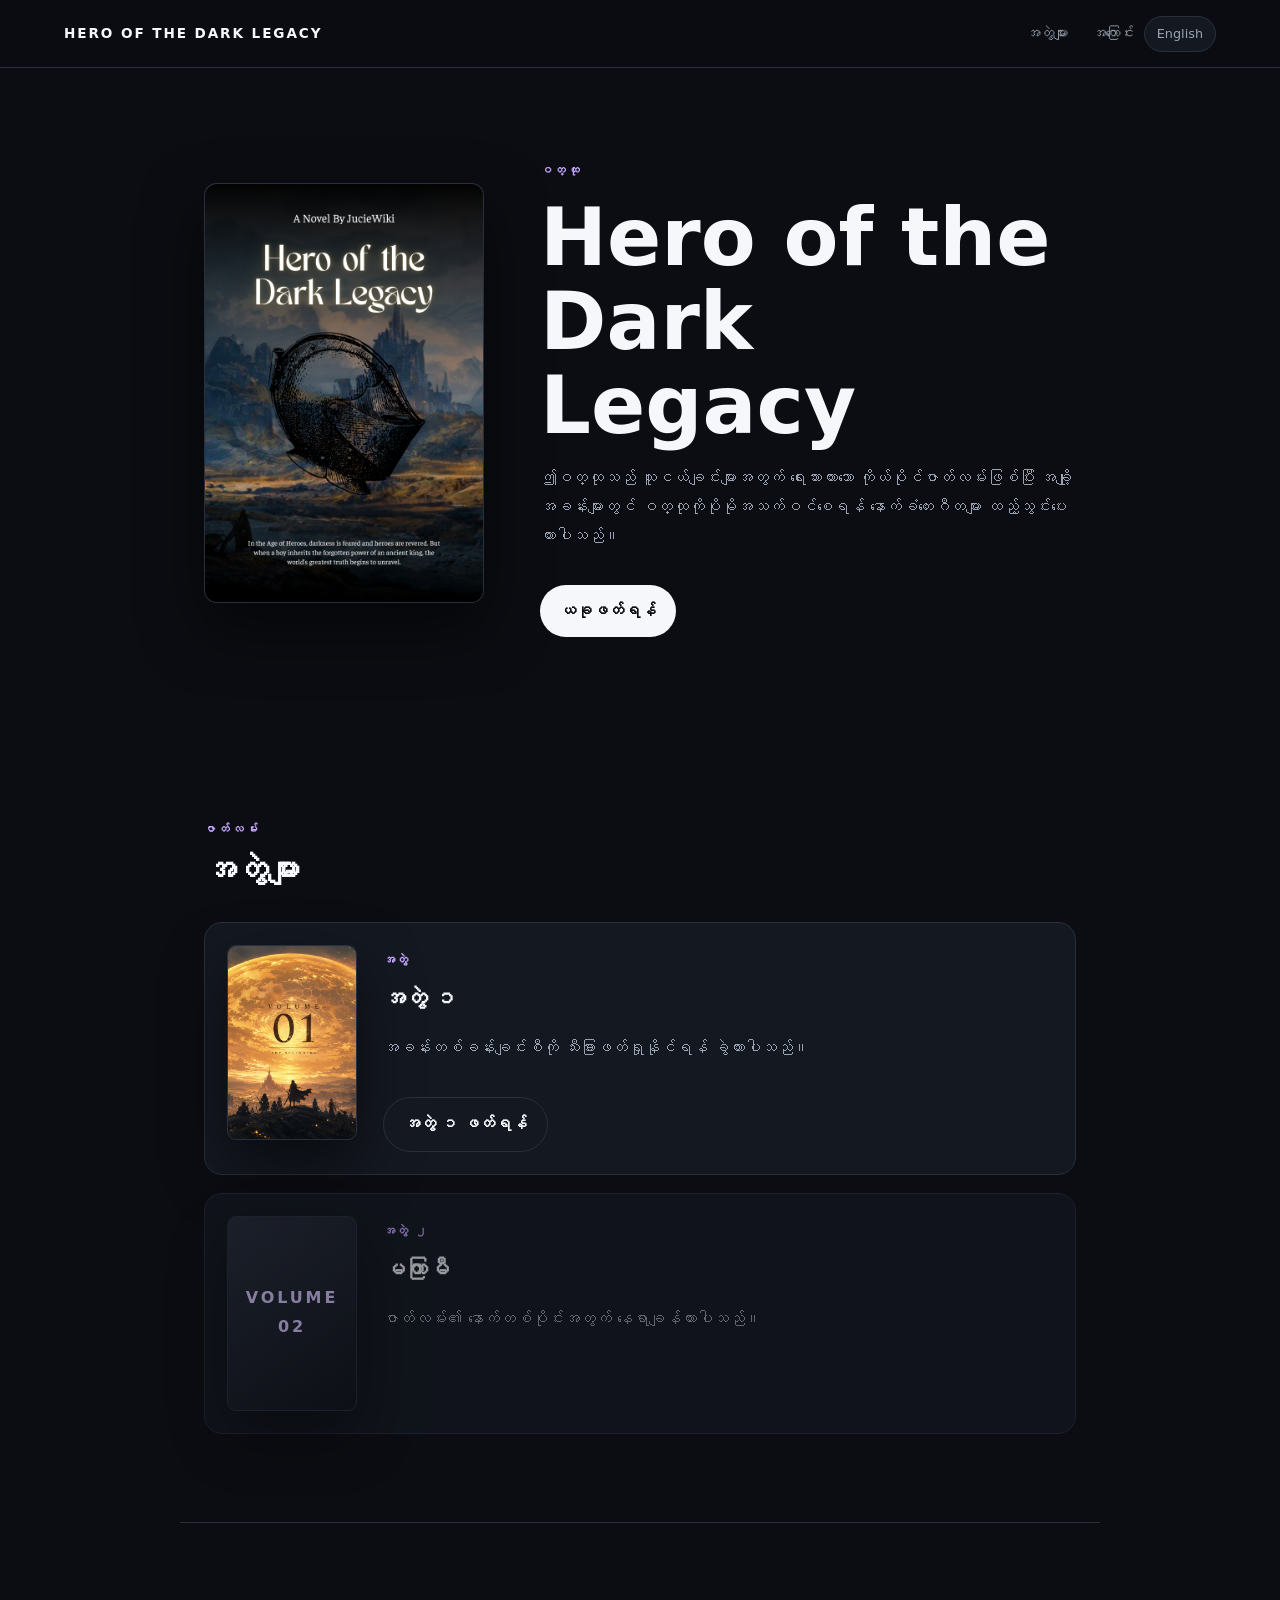
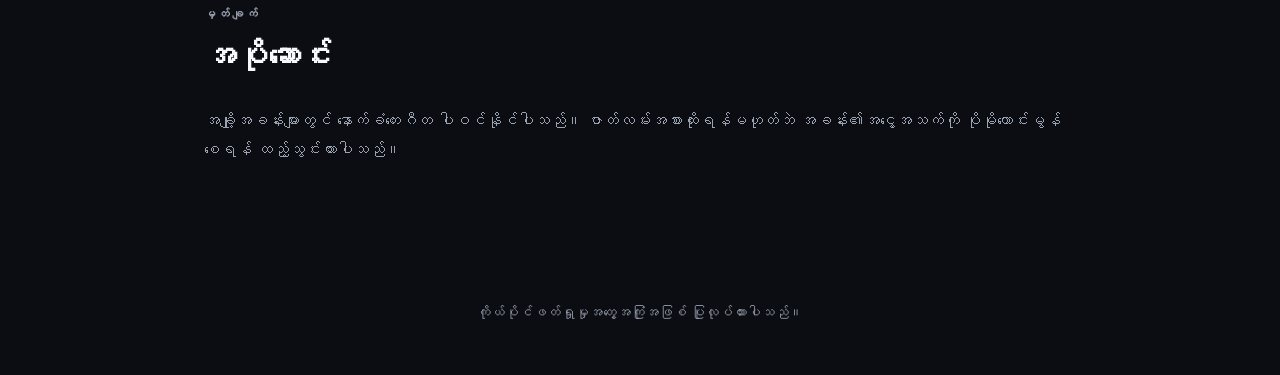
==== index.html @ 48d282e2 "Add files via upload" ====
<!doctype html>
<html lang="my">
<head>
  <meta charset="utf-8">
  <meta name="viewport" content="width=device-width,initial-scale=1">
  <meta name="theme-color" content="#111827">
  <title>My Novel</title>
  <link rel="stylesheet" href="css/style.css">

<style id="mobile-alignment-fix">
@media (max-width: 600px) {
  .book-cover, .cover, .book, .hero img {
    margin-left: auto;
    margin-right: auto;
  }
  .read-volume, .read-now {
    margin-left: auto;
    margin-right: auto;
  }
}
</style>
</head>
<body>
  <header class="site-header">
    <a class="brand" href="index.html">HERO OF THE DARK LEGACY</a>
    <div class="header-actions">
      <nav id="nav">
        <a href="#volumes" data-i18n="volumes">Volumes</a>
        <a href="#about" data-i18n="about">About</a>
      </nav>
      <button class="language-btn" id="languageBtn" type="button">မြန်မာ</button>
      <button class="menu-btn" id="menuBtn" aria-label="Open menu" data-i18n-aria="openMenu">☰</button>
    </div>
  </header>

  <main>
    <section class="hero">
      <div class="book-cover">
        <img src="./assests/1.png" alt="My Novel book cover">
      </div>
      <div class="hero-copy">
        <p class="eyebrow" data-i18n="aNovel">A NOVEL</p>
        <h1>Hero of the Dark Legacy</h1>
        <p class="description" data-i18n="description">A personal story written for friends, with optional music for selected scenes.</p>
        <a class="primary-btn" href="#volumes" data-i18n="readNow">Read Now</a>
      </div>
    </section>

    <section id="volumes" class="section">
      <div class="section-heading">
        <p class="eyebrow" data-i18n="story">THE STORY</p>
        <h2 data-i18n="volumes">Volumes</h2>
      </div>

      <article class="volume-card">
        <div class="mini-cover">
            <img src="./assests/volume1.png" alt="Volume 01 cover">
        </div>
        <div class="volume-info">
          <span class="volume-number" data-i18n="volume">Volume 01</span>
          <h3 data-i18n="volumeOne">Volume One</h3>
          <p data-i18n="chapterLoaded">Each chapter is loaded separately for a cleaner reading experience.</p>
          <a class="secondary-btn" href="chapters/volume-01.html" data-i18n="readVolume">Read Volume 01</a>
        </div>
      </article>

      <article class="volume-card coming-soon">
        <div class="mini-cover">VOLUME<br>02</div>
        <div class="volume-info">
          <span class="volume-number" data-i18n="volumeTwo">Volume 02</span>
          <h3 data-i18n="comingLater">Coming Later</h3>
          <p data-i18n="nextPart">A space ready for the next part of the story.</p>
        </div>
      </article>
    </section>

    <section id="about" class="section about">
      <p class="eyebrow" data-i18n="note">NOTE</p>
      <h2 data-i18n="extra">A little extra</h2>
      <p data-i18n="aboutText">Some scenes may include optional background music. It is designed to add atmosphere, not replace the story.</p>
    </section>
  </main>

  <footer data-i18n="footer">Made as a personal reading experience.</footer>
  <script src="js/i18n.js"></script>
  <script src="js/app.js"></script>
</body>
</html>
---- css/style.css ----
*{box-sizing:border-box}
:root{--bg:#0b0d12;--surface:#141821;--surface2:#1b202c;--text:#f5f7fb;--muted:#9aa3b2;--line:#292f3c;--accent:#c9a7ff;--max:920px}
html{scroll-behavior:smooth}
body{margin:0;background:var(--bg);color:var(--text);font-family:Inter,system-ui,-apple-system,BlinkMacSystemFont,"Segoe UI","Noto Sans Myanmar",sans-serif;line-height:1.8}
a{color:inherit;text-decoration:none}
button{font:inherit}
.site-header{height:68px;display:flex;align-items:center;justify-content:space-between;padding:0 5%;border-bottom:1px solid var(--line);position:sticky;top:0;background:rgba(11,13,18,.88);backdrop-filter:blur(14px);z-index:20}
.brand{font-weight:800;letter-spacing:.14em;font-size:.85rem}
.site-header nav{display:flex;gap:24px;color:var(--muted);font-size:.9rem}
.menu-btn{display:none;background:none;border:0;color:var(--text);font-size:1.4rem}
.hero{max-width:var(--max);margin:auto;padding:80px 24px 100px;display:grid;grid-template-columns:280px 1fr;gap:56px;align-items:center}
.book-cover,.mini-cover{background:linear-gradient(145deg,#272d3b,#0f1219);border:1px solid var(--line);box-shadow:0 25px 60px #0008}
.book-cover{aspect-ratio:2/3;border-radius:12px;display:grid;place-items:center}
.cover-placeholder,.mini-cover{display:grid;place-items:center;text-align:center;font-weight:900;letter-spacing:.18em;color:#d9c9ff}
.cover-placeholder{font-size:1.4rem}
.eyebrow,.chapter-label{font-size:.72rem;letter-spacing:.18em;color:var(--accent);font-weight:800}
h1{font-size:clamp(2.5rem,7vw,5rem);line-height:1.05;margin:.2em 0}
h2{font-size:2rem;line-height:1.2;margin:.2em 0 1em}
h3{font-size:1.4rem;margin:.2em 0}
.description,.volume-info p,.about p{color:var(--muted)}
.primary-btn,.secondary-btn{display:inline-flex;align-items:center;justify-content:center;border-radius:999px;padding:12px 20px;font-weight:750;margin-top:18px}
.primary-btn{background:var(--text);color:#0b0d12}
.secondary-btn{border:1px solid var(--line);background:var(--surface)}
.section{max-width:var(--max);margin:auto;padding:70px 24px}
.section-heading{margin-bottom:30px}
.volume-card{display:grid;grid-template-columns:130px 1fr;gap:26px;padding:22px;border:1px solid var(--line);border-radius:18px;background:var(--surface);margin:18px 0;transition:.2s}
.volume-card:hover{transform:translateY(-2px);border-color:#444c5c}
.mini-cover{width:130px;aspect-ratio:2/3;border-radius:9px}
.volume-number{font-size:.75rem;color:var(--accent);font-weight:800;letter-spacing:.12em}
.coming-soon{opacity:.6}
.about{border-top:1px solid var(--line)}
footer{text-align:center;color:var(--muted);padding:50px 20px;font-size:.85rem}

.reader{max-width:760px;margin:auto;padding:65px 22px 130px}
.reader-heading{text-align:center;margin-bottom:55px}
.reader-heading h1{font-size:clamp(2.2rem,8vw,4rem)}
.reader-subtitle{color:var(--muted)}
.music-notice{display:grid;grid-template-columns:1fr auto;gap:3px 20px;padding:16px 18px;margin-bottom:38px;border:1px solid #3a3248;border-radius:14px;background:#171420}
.music-notice span{color:var(--muted);font-size:.88rem}
.music-notice button{grid-column:2;grid-row:1/3;align-self:center;background:none;border:1px solid var(--line);color:var(--text);border-radius:999px;padding:8px 13px;cursor:pointer}

.chapter-controls{display:grid;grid-template-columns:52px minmax(0,1fr) 52px;gap:10px;align-items:end;margin-bottom:42px}
.chapter-select-wrap{display:flex;flex-direction:column;gap:7px;color:var(--muted);font-size:.72rem;letter-spacing:.12em;text-transform:uppercase;font-weight:800}
.chapter-select-wrap select{width:100%;padding:12px 42px 12px 14px;border:1px solid var(--line);border-radius:12px;background:var(--surface);color:var(--text);font:inherit;cursor:pointer}
.chapter-arrow{height:47px;border:1px solid var(--line);border-radius:12px;background:var(--surface);color:var(--text);font-size:1.2rem;cursor:pointer}
.chapter-arrow:hover:not(:disabled){border-color:#555e70}
.chapter-arrow:disabled{opacity:.35;cursor:not-allowed}

.chapter{display:block}
.chapter h2{font-size:2rem;margin-bottom:38px}
.chapter-loading{padding:18px;border:1px solid var(--line);border-radius:12px;background:var(--surface);color:var(--muted)}
.chapter p{font-size:1.08rem;margin:0 0 1.6em}
.text-block{font-size:1.08rem;line-height:1.9;white-space:pre-wrap;margin:0}

/* Music passage — only spacing changed */
.music-scene{
  position:relative;
  margin:8px 0 .8em;
  padding:5px .42em;
  border-radius:7px;
  background:linear-gradient(90deg,rgba(139,92,246,.14),rgba(139,92,246,.055) 72%,transparent);
  box-shadow:inset 2px 0 0 rgba(139,92,246,.5)
}


.music-mark{display:inline-block;margin-right:.4em;color:var(--accent);font-size:.9em;opacity:.9}
code{font-size:.85em;color:var(--accent)}
.back-link{color:var(--muted);font-size:.9rem}

.audio-player{position:fixed;left:50%;bottom:18px;transform:translateX(-50%) translateY(150%);width:min(680px,calc(100% - 24px));display:flex;align-items:center;gap:12px;padding:12px 14px;border:1px solid var(--line);border-radius:16px;background:rgba(20,24,33,.94);backdrop-filter:blur(18px);box-shadow:0 20px 50px #0009;z-index:30;transition:transform .25s ease}
.audio-player.visible{transform:translateX(-50%)}
.audio-icon{font-size:1.3rem;color:var(--accent)}
.audio-info{min-width:0;display:flex;flex-direction:column;flex:1;line-height:1.25}
.audio-info span{font-size:.75rem;color:var(--muted);white-space:nowrap;overflow:hidden;text-overflow:ellipsis}
.audio-player button{border:0;background:none;color:var(--text);cursor:pointer}
#volume{width:90px;accent-color:var(--accent)}

@media(max-width:680px){
 .site-header nav{display:none}
 .menu-btn{display:block}
 .site-header.nav-open nav{display:flex;position:absolute;top:68px;left:0;right:0;background:var(--bg);padding:18px 5%;border-bottom:1px solid var(--line);flex-direction:column;gap:10px}
 .hero{grid-template-columns:1fr;padding-top:50px;text-align:center}
 .book-cover{width:min(220px,65vw);margin:auto}
 .volume-card{grid-template-columns:90px 1fr;padding:16px;gap:16px}
 .mini-cover{width:90px}
 .music-notice{grid-template-columns:1fr}
 .music-notice button{grid-column:auto;grid-row:auto;justify-self:start}
 .chapter-controls{grid-template-columns:44px minmax(0,1fr) 44px}
 .chapter-arrow{height:45px}
 .audio-player{gap:8px}
 .audio-info{font-size:.9rem}
 #volume{width:65px}
}

@media(prefers-reduced-motion:reduce){
 *{scroll-behavior:auto!important;transition:none!important}
}

.reader-loading,.reader-error{
 margin:24px 0;
 padding:18px;
 border:1px solid var(--line);
 border-radius:14px;
 background:var(--surface);
 color:var(--muted);
 text-align:center
}

.reader-error{
 border-color:#5a3d4d;
 color:#f0b8c9
}

.reader-footer{
 text-align:center;
 margin-top:60px;
 padding-top:30px;
 border-top:1px solid var(--line)
}

.reader-footer .secondary-btn{
 cursor:pointer
}

/* Bottom Previous / Next — smaller and cleaner */
.bottom-chapter-nav{
 display:flex;
 justify-content:space-between;
 align-items:center;
 gap:12px;
 margin-top:42px;
 margin-bottom:18px
}

.chapter-bottom-btn{
 min-height:40px;
 padding:8px 14px;
 border:1px solid var(--line);
 border-radius:10px;
 background:var(--surface);
 color:var(--muted);
 font:inherit;
 font-size:.9rem;
 cursor:pointer;
 transition:border-color .2s,color .2s,background .2s
}

.chapter-bottom-btn:hover:not(:disabled){
 border-color:#555e70;
 color:var(--text);
 background:var(--surface2)
}

.chapter-bottom-btn:disabled{
 opacity:.35;
 cursor:not-allowed
}

.reader-footer .secondary-btn{
 margin-top:2px
}

@media(max-width:680px){
 .bottom-chapter-nav{
   gap:8px;
   margin-top:34px
 }

 .chapter-bottom-btn{
   min-height:38px;
   padding:7px 12px;
   font-size:.88rem
 }
}
/* Header language / home controls */
.header-actions{
  display:flex;
  align-items:center;
  gap:10px;
}
.reader-header-actions{
  display:flex;
  align-items:center;
  gap:8px;
}
.language-btn,.back-link{
  display:inline-flex;
  align-items:center;
  justify-content:center;
  min-height:36px;
  border:1px solid var(--line);
  background:var(--surface);
  color:var(--muted);
  border-radius:999px;
  padding:7px 12px;
  font-size:.8rem;
  line-height:1.2;
  cursor:pointer;
}
.language-btn:hover,.back-link:hover{
  border-color:#555e70;
  color:var(--text);
}
@media(max-width:680px){
 .header-actions{gap:8px}
 .reader-header-actions{gap:6px}
 .language-btn,.back-link{min-height:34px;padding:6px 10px;font-size:.78rem}
}

.book-cover img{
  width:100%;
  height:100%;
  object-fit:cover;
  display:block;
  border-radius:inherit;
}

.mini-cover img {
  width: 100%;
  height: 100%;
  object-fit: cover;
  display: block;
  border-radius: inherit;
}
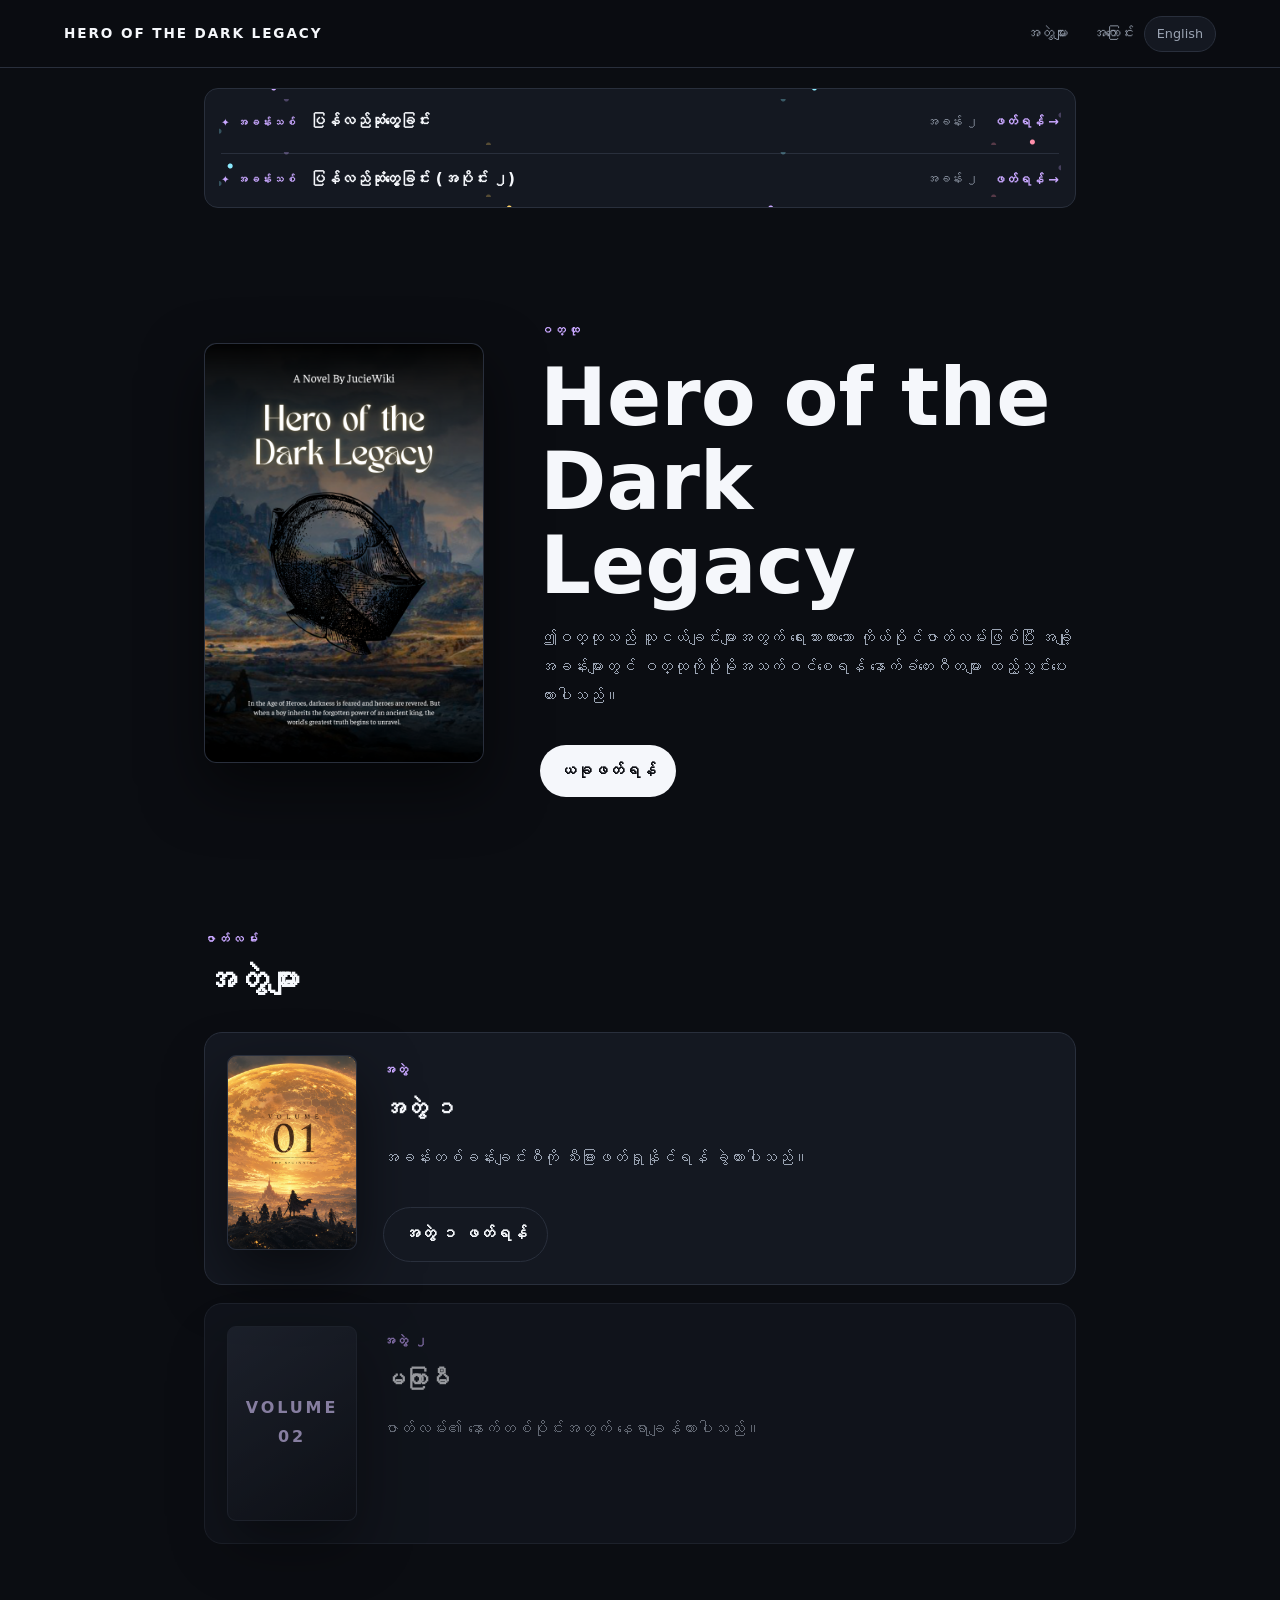
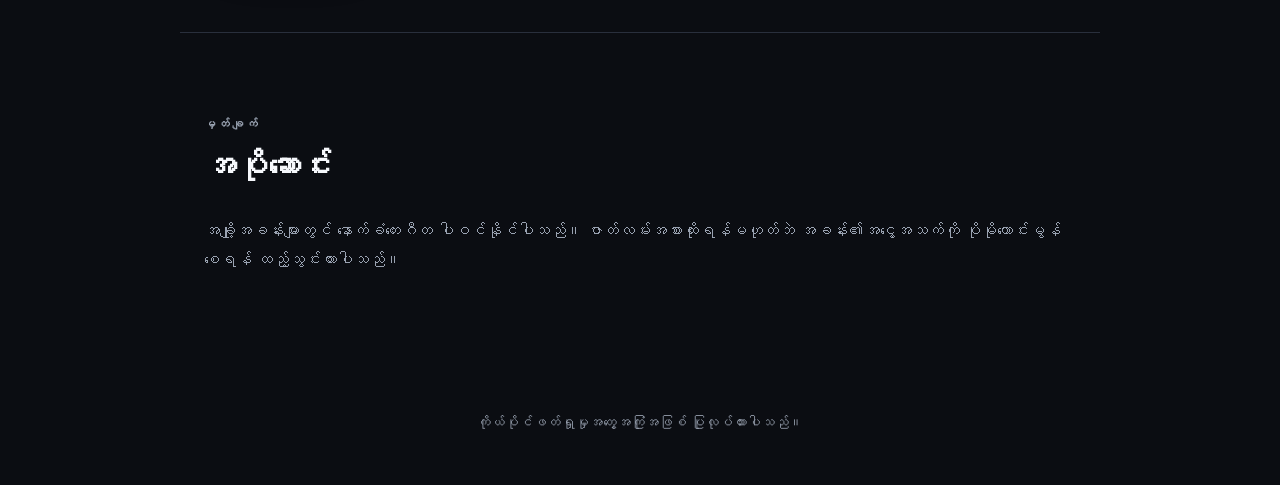
==== commit 1ec32b39: "Add files via upload" ====
--- a/index.html
+++ b/index.html
@@ -34,6 +34,20 @@
   </header>
 
   <main>
+    <section id="newChapterAnnouncement" class="section new-chapter-section" hidden>
+  <div class="new-chapter-card">
+    <p class="eyebrow" id="newChapterLabel">✦ NEW EPISODE</p>
+
+    <h2 id="newChapterTitle"></h2>
+
+    <p id="newChapterDescription"></p>
+
+    <a class="secondary-btn" id="newChapterButton" href="#">
+      Read Chapter→
+    </a>
+  </div>
+</section>
+
     <section class="hero">
       <div class="book-cover">
         <img src="./assests/1.png" alt="My Novel book cover">
@@ -45,6 +59,27 @@
         <a class="primary-btn" href="#volumes" data-i18n="readNow">Read Now</a>
       </div>
     </section>
+
+    <section id="continueReading" class="section continue-reading-section" hidden>
+      <div class="section-heading">
+        <p data-i18n="eyebrowContinueReading" class="eyebrow">CONTINUE READING</p>
+        <h2 data-i18n="continueReading">Continue Reading</h2>
+      </div>
+    
+      <div class="continue-reading-card">
+        <div>
+          <span data-i18n="volumeOne" class="volume-number">VOLUME 01</span>
+          <h3 id="continueChapterTitle"></h3>
+          <p id="continueChapterSubtitle"></p>
+        </div>
+      
+        <a class="secondary-btn" id="continueReadingBtn" href="#">
+          Continue →
+        </a>
+      </div>
+    </section>
+
+    
 
     <section id="volumes" class="section">
       <div class="section-heading">
--- a/css/style.css
+++ b/css/style.css
@@ -8,7 +8,7 @@
 .brand{font-weight:800;letter-spacing:.14em;font-size:.85rem}
 .site-header nav{display:flex;gap:24px;color:var(--muted);font-size:.9rem}
 .menu-btn{display:none;background:none;border:0;color:var(--text);font-size:1.4rem}
-.hero{max-width:var(--max);margin:auto;padding:80px 24px 100px;display:grid;grid-template-columns:280px 1fr;gap:56px;align-items:center}
+.hero{max-width:var(--max);margin:auto;padding:80px 24px 50px;display:grid;grid-template-columns:280px 1fr;gap:56px;align-items:center}
 .book-cover,.mini-cover{background:linear-gradient(145deg,#272d3b,#0f1219);border:1px solid var(--line);box-shadow:0 25px 60px #0008}
 .book-cover{aspect-ratio:2/3;border-radius:12px;display:grid;place-items:center}
 .cover-placeholder,.mini-cover{display:grid;place-items:center;text-align:center;font-weight:900;letter-spacing:.18em;color:#d9c9ff}
@@ -221,4 +221,435 @@
   object-fit: cover;
   display: block;
   border-radius: inherit;
+}
+
+.coming-soon-message{
+  margin:0;
+  padding:18px;
+  border:1px solid var(--line);
+  border-radius:12px;
+  background:var(--surface);
+  color:var(--muted);
+  font-size:1.08rem;
+  line-height:1.8;
+  min-height:66px;
+  display:flex;
+  align-items:center;
+}
+.continue-reading-section {
+  padding: 0px 24px;
+}
+
+.continue-reading-card{
+  display:flex;
+  align-items:center;
+  justify-content:space-between;
+  gap:24px;
+  padding:22px;
+  border:1px solid var(--line);
+  border-radius:18px;
+  background:var(--surface);
+}
+
+.continue-reading-card h3{
+  margin:.35em 0 .2em;
+}
+
+.continue-reading-card p{
+  margin:0;
+  color:var(--muted);
+}
+
+.continue-reading-card .secondary-btn{
+  flex-shrink:0;
+  margin-top:0;
+}
+
+@media(max-width:680px){
+  .continue-reading-card{
+    flex-direction:column;
+    align-items:flex-start;
+  }
+
+  .continue-reading-card .secondary-btn{
+    width:100%;
+  }
+}
+
+.new-chapter-card{
+  padding:28px;
+  border:1px solid var(--line);
+  border-radius:18px;
+  background:var(--surface);
+}
+
+.new-chapter-card h2{
+  margin:.3em 0 .35em;
+}
+
+.new-chapter-card p:not(.eyebrow){
+  color:var(--muted);
+  margin:0;
+}
+
+.new-chapter-card .secondary-btn{
+  margin-top:20px;
+}
+
+/* Developer-only chapter index viewer */
+#developerChapterIndex{
+  position:fixed;
+  inset:20px;
+  z-index:999999;
+  overflow:auto;
+  padding:24px;
+  background:#111827;
+  color:#fff;
+  border:2px solid #c9a7ff;
+  border-radius:18px;
+  box-shadow:0 20px 60px rgba(0,0,0,.5);
+  font-family:Inter,system-ui,sans-serif;
+}
+
+.developer-index-header{
+  position:sticky;
+  top:0;
+  display:flex;
+  justify-content:space-between;
+  align-items:center;
+  padding-bottom:18px;
+  margin-bottom:14px;
+  background:#111827;
+  border-bottom:1px solid rgba(255,255,255,.15);
+  font-size:22px;
+}
+
+#developerIndexClose{
+  width:40px;
+  height:40px;
+  border:0;
+  border-radius:10px;
+  background:rgba(255,255,255,.1);
+  color:#fff;
+  font-size:28px;
+  cursor:pointer;
+}
+
+.developer-index-item{
+  display:flex;
+  gap:18px;
+  padding:18px 14px;
+  margin-bottom:10px;
+  border-radius:14px;
+  background:rgba(255,255,255,.06);
+}
+
+.developer-index-number{
+  flex:0 0 70px;
+  display:flex;
+  align-items:center;
+  justify-content:center;
+  font-size:28px;
+  font-weight:800;
+  color:#c9a7ff;
+}
+
+.developer-index-info{
+  min-width:0;
+}
+
+.developer-index-title{
+  font-size:20px;
+  font-weight:700;
+  margin-bottom:7px;
+}
+
+.developer-index-meta{
+  font-size:14px;
+  color:rgba(255,255,255,.75);
+}
+
+.developer-index-meta strong{
+  color:#c9a7ff;
+}
+
+.developer-index-file{
+  margin-top:6px;
+  font-size:13px;
+  color:rgba(255,255,255,.45);
+  word-break:break-all;
+}
+/* ================================
+   LATEST ANNOUNCEMENTS
+   ================================ */
+
+.new-chapter-section{
+  padding-top:20px;
+  padding-bottom:20px;
+}
+
+.new-chapter-card{
+  position:relative;
+  padding:12px 16px;
+  border:1px solid var(--line);
+  border-radius:14px;
+  background:var(--surface);
+  overflow:hidden;
+}
+
+/* Individual announcement */
+
+.announcement-item{
+  position:relative;
+  display:flex;
+  align-items:center;
+  gap:14px;
+  min-height:42px;
+  animation:announcementFloat 4s ease-in-out infinite;
+}
+
+.announcement-item + .announcement-item{
+  margin-top:10px;
+  padding-top:10px;
+  border-top:1px solid var(--line);
+}
+
+.announcement-item:nth-child(2){
+  animation-delay:.7s;
+}
+
+.announcement-item:nth-child(3){
+  animation-delay:1.4s;
+}
+
+/* Small label */
+
+.announcement-item .eyebrow{
+  margin:0;
+  white-space:nowrap;
+  font-size:.65rem;
+}
+
+/* Title */
+
+.announcement-item h2{
+  flex:1;
+  margin:0;
+  font-size:.95rem;
+  line-height:1.3;
+}
+
+/* Description */
+
+.announcement-description{
+  margin:0!important;
+  color:var(--muted);
+  font-size:.78rem;
+  white-space:nowrap;
+}
+
+/* Read button */
+
+.announcement-read{
+  flex-shrink:0;
+  color:var(--accent);
+  font-size:.8rem;
+  font-weight:700;
+}
+
+.announcement-read:hover{
+  text-decoration:underline;
+}
+
+
+/* ================================
+   SUBTLE FLOATING ANIMATION
+   ================================ */
+
+@keyframes announcementFloat{
+
+  0%,100%{
+    transform:translateY(0);
+  }
+
+  50%{
+    transform:translateY(-2px);
+  }
+
+}
+
+
+/* ================================
+   BORDER PARTICLE / SPARKLE EFFECT
+   ================================ */
+
+.announcement-item::before,
+.announcement-item::after{
+  content:"";
+  position:absolute;
+  pointer-events:none;
+  z-index:0;
+  opacity:0;
+}
+
+
+.announcement-item::before{
+  content:"";
+  position:absolute;
+  inset:-2px;
+  border-radius:12px;
+  pointer-events:none;
+
+  background:
+    radial-gradient(circle at 8% 0%, rgba(201,167,255,.9) 0 2px, transparent 3px),
+    radial-gradient(circle at 32% 100%, rgba(255,209,102,.8) 0 2px, transparent 3px),
+    radial-gradient(circle at 67% 0%, rgba(139,233,253,.9) 0 2px, transparent 3px),
+    radial-gradient(circle at 92% 100%, rgba(255,143,171,.8) 0 2px, transparent 3px),
+    radial-gradient(circle at 100% 35%, rgba(201,167,255,.8) 0 2px, transparent 3px),
+    radial-gradient(circle at 0% 70%, rgba(139,233,253,.8) 0 2px, transparent 3px);
+
+  opacity:.35;
+  animation:announcementSparkle 2.8s ease-in-out infinite;
+}
+
+@keyframes announcementSparkle{
+
+  0%,100%{
+    opacity:.25;
+    transform:scale(.99);
+  }
+
+  50%{
+    opacity:1;
+    transform:scale(1.01);
+  }
+
+}
+
+
+/* Soft moving shine */
+
+.announcement-item::after{
+  inset:0;
+  border-radius:10px;
+
+  background:
+    linear-gradient(
+      90deg,
+      transparent,
+      rgba(201,167,255,.08),
+      transparent
+    );
+
+  transform:translateX(-100%);
+
+  animation:announcementShimmer 4s ease-in-out infinite;
+}
+
+
+/* Border glow */
+
+@keyframes announcementBorderGlow{
+
+  0%,100%{
+    opacity:.25;
+  }
+
+  50%{
+    opacity:1;
+  }
+
+}
+
+
+/* Slow shine moving across the announcement */
+
+@keyframes announcementShimmer{
+
+  0%,55%{
+    opacity:0;
+    transform:translateX(-100%);
+  }
+
+  70%{
+    opacity:1;
+  }
+
+  100%{
+    opacity:0;
+    transform:translateX(100%);
+  }
+
+}
+
+
+/* Reduced motion */
+
+@media(prefers-reduced-motion:reduce){
+
+  .announcement-item,
+  .announcement-item::before,
+  .announcement-item::after{
+    animation:none;
+  }
+
+}
+
+/* Announcement border sparkles */
+
+.new-chapter-card{
+  position:relative;
+  isolation:isolate;
+}
+
+.new-chapter-card::before{
+  content:"";
+  position:absolute;
+  inset:-1px;
+  border-radius:15px;
+  pointer-events:none;
+  z-index:-1;
+
+  background:
+    radial-gradient(circle at 8% 0%, #c9a7ff 0 2px, transparent 3px),
+    radial-gradient(circle at 35% 100%, #ffd166 0 2px, transparent 3px),
+    radial-gradient(circle at 70% 0%, #8be9fd 0 2px, transparent 3px),
+    radial-gradient(circle at 95% 45%, #ff8fab 0 2px, transparent 3px),
+    radial-gradient(circle at 65% 100%, #c9a7ff 0 2px, transparent 3px),
+    radial-gradient(circle at 3% 65%, #8be9fd 0 2px, transparent 3px);
+
+  animation:announcementSparkles 2.8s ease-in-out infinite;
+}
+
+@keyframes announcementSparkles{
+
+  0%,100%{
+    opacity:.25;
+    filter:brightness(.8);
+  }
+
+  25%{
+    opacity:.9;
+    filter:brightness(1.4);
+  }
+
+  50%{
+    opacity:.35;
+    filter:brightness(.9);
+  }
+
+  75%{
+    opacity:1;
+    filter:brightness(1.5);
+  }
+
+}
+
+@media(prefers-reduced-motion:reduce){
+
+  .new-chapter-card::before{
+    animation:none;
+    opacity:.5;
+  }
+
 }
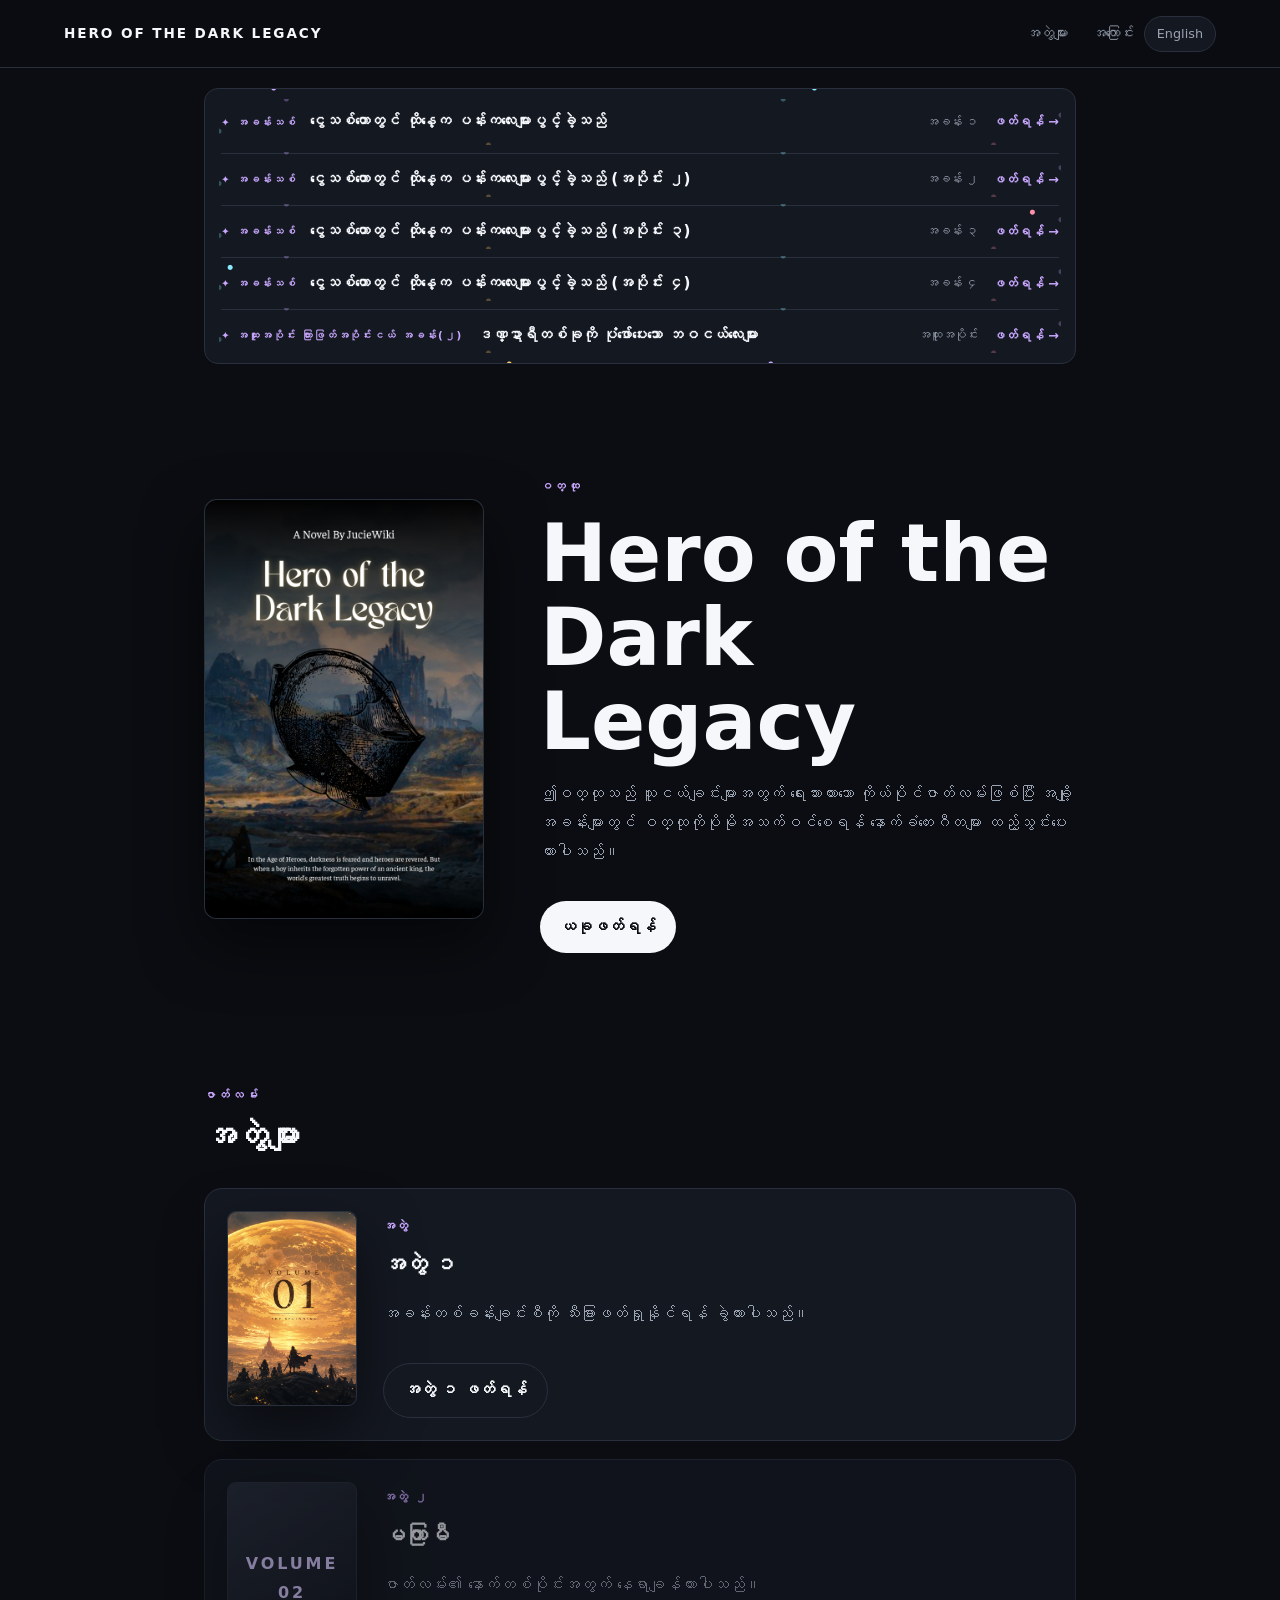
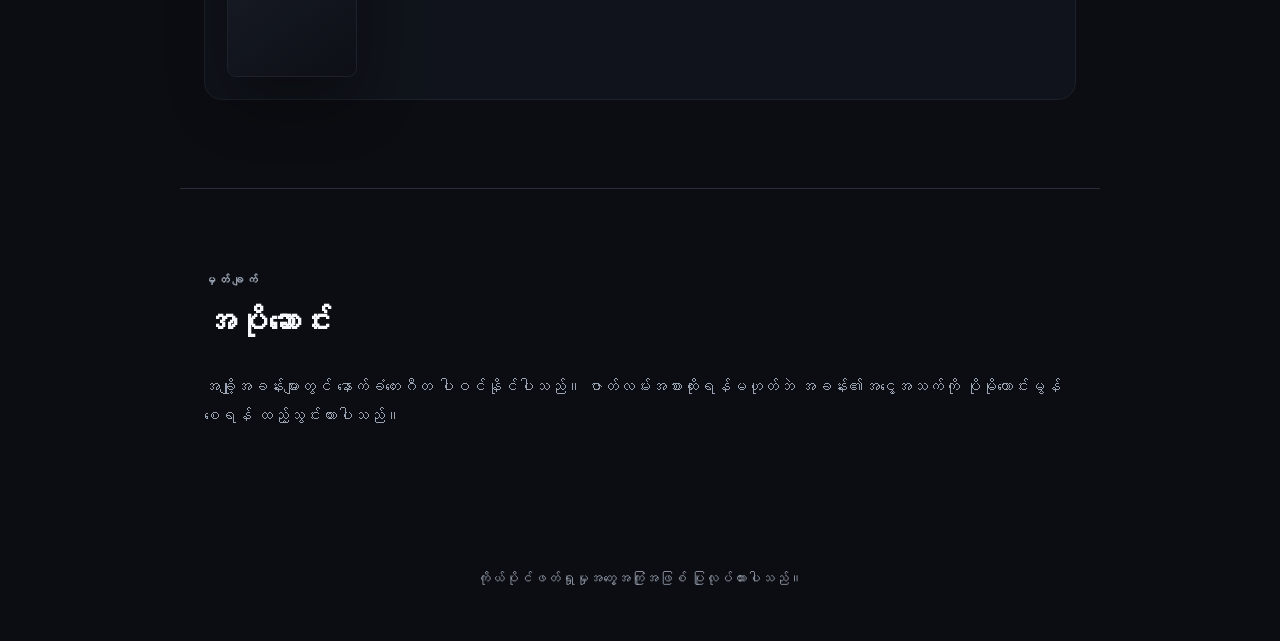
==== commit 82952977: "Add files via upload" ====
--- a/index.html
+++ b/index.html
@@ -6,6 +6,9 @@
   <meta name="theme-color" content="#111827">
   <title>My Novel</title>
   <link rel="stylesheet" href="css/style.css">
+  <link rel="manifest" href="manifest.webmanifest">
+  <link rel="apple-touch-icon" href="assests/1.png">
+
 
 <style id="mobile-alignment-fix">
 @media (max-width: 600px) {
--- a/css/style.css
+++ b/css/style.css
@@ -50,7 +50,7 @@
 .chapter h2{font-size:2rem;margin-bottom:38px}
 .chapter-loading{padding:18px;border:1px solid var(--line);border-radius:12px;background:var(--surface);color:var(--muted)}
 .chapter p{font-size:1.08rem;margin:0 0 1.6em}
-.text-block{font-size:1.08rem;line-height:1.9;white-space:pre-wrap;margin:0}
+.text-block{font-size:1.08rem;line-height:1.9;white-space:pre-wrap;overflow-wrap:anywhere;min-width:0;margin:0}
 
 /* Music passage — only spacing changed */
 .music-scene{
@@ -67,13 +67,32 @@
 code{font-size:.85em;color:var(--accent)}
 .back-link{color:var(--muted);font-size:.9rem}
 
-.audio-player{position:fixed;left:50%;bottom:18px;transform:translateX(-50%) translateY(150%);width:min(680px,calc(100% - 24px));display:flex;align-items:center;gap:12px;padding:12px 14px;border:1px solid var(--line);border-radius:16px;background:rgba(20,24,33,.94);backdrop-filter:blur(18px);box-shadow:0 20px 50px #0009;z-index:30;transition:transform .25s ease}
+.audio-player{
+  position:fixed;
+  left:50%;
+  bottom:max(12px, env(safe-area-inset-bottom));
+  transform:translateX(-50%) translateY(150%);
+  width:min(680px,calc(100% - 24px));
+  display:flex;
+  flex-wrap:wrap;
+  align-items:center;
+  gap:10px;
+  padding:12px 14px;
+  border:1px solid var(--line);
+  border-radius:16px;
+  background:rgba(20,24,33,.97);
+  backdrop-filter:blur(18px);
+  box-shadow:0 20px 50px #0009;
+  z-index:30;
+  transition:transform .25s ease
+}
 .audio-player.visible{transform:translateX(-50%)}
-.audio-icon{font-size:1.3rem;color:var(--accent)}
-.audio-info{min-width:0;display:flex;flex-direction:column;flex:1;line-height:1.25}
+.audio-icon{flex-shrink:0;font-size:1.3rem;color:var(--accent)}
+.audio-info{min-width:0;display:flex;flex-direction:column;flex:1 1 120px;line-height:1.25}
 .audio-info span{font-size:.75rem;color:var(--muted);white-space:nowrap;overflow:hidden;text-overflow:ellipsis}
-.audio-player button{border:0;background:none;color:var(--text);cursor:pointer}
-#volume{width:90px;accent-color:var(--accent)}
+.audio-player button{flex-shrink:0;min-width:38px;min-height:38px;border:0;border-radius:8px;background:none;color:var(--text);font:inherit;cursor:pointer;touch-action:manipulation}
+#volume{flex:0 1 90px;min-width:45px;width:90px;accent-color:var(--accent)}
+#audioSeek{flex:1;min-width:30px;width:100%;margin:0;accent-color:var(--accent);cursor:pointer;touch-action:pan-y}
 
 @media(max-width:680px){
  .site-header nav{display:none}
@@ -87,9 +106,12 @@
  .music-notice button{grid-column:auto;grid-row:auto;justify-self:start}
  .chapter-controls{grid-template-columns:44px minmax(0,1fr) 44px}
  .chapter-arrow{height:45px}
- .audio-player{gap:8px}
- .audio-info{font-size:.9rem}
- #volume{width:65px}
+ .audio-player{gap:8px;width:calc(100% - 20px);padding:10px;bottom:max(10px, env(safe-area-inset-bottom))}
+ .audio-icon{display:none}
+ .audio-info{font-size:.9rem;flex:1 1 130px}
+ .audio-progress{order:5;flex:1 1 100%;min-width:0}
+ #volume{display:none}
+ #audioSeek{min-width:30px;}
 }
 
 @media(prefers-reduced-motion:reduce){
